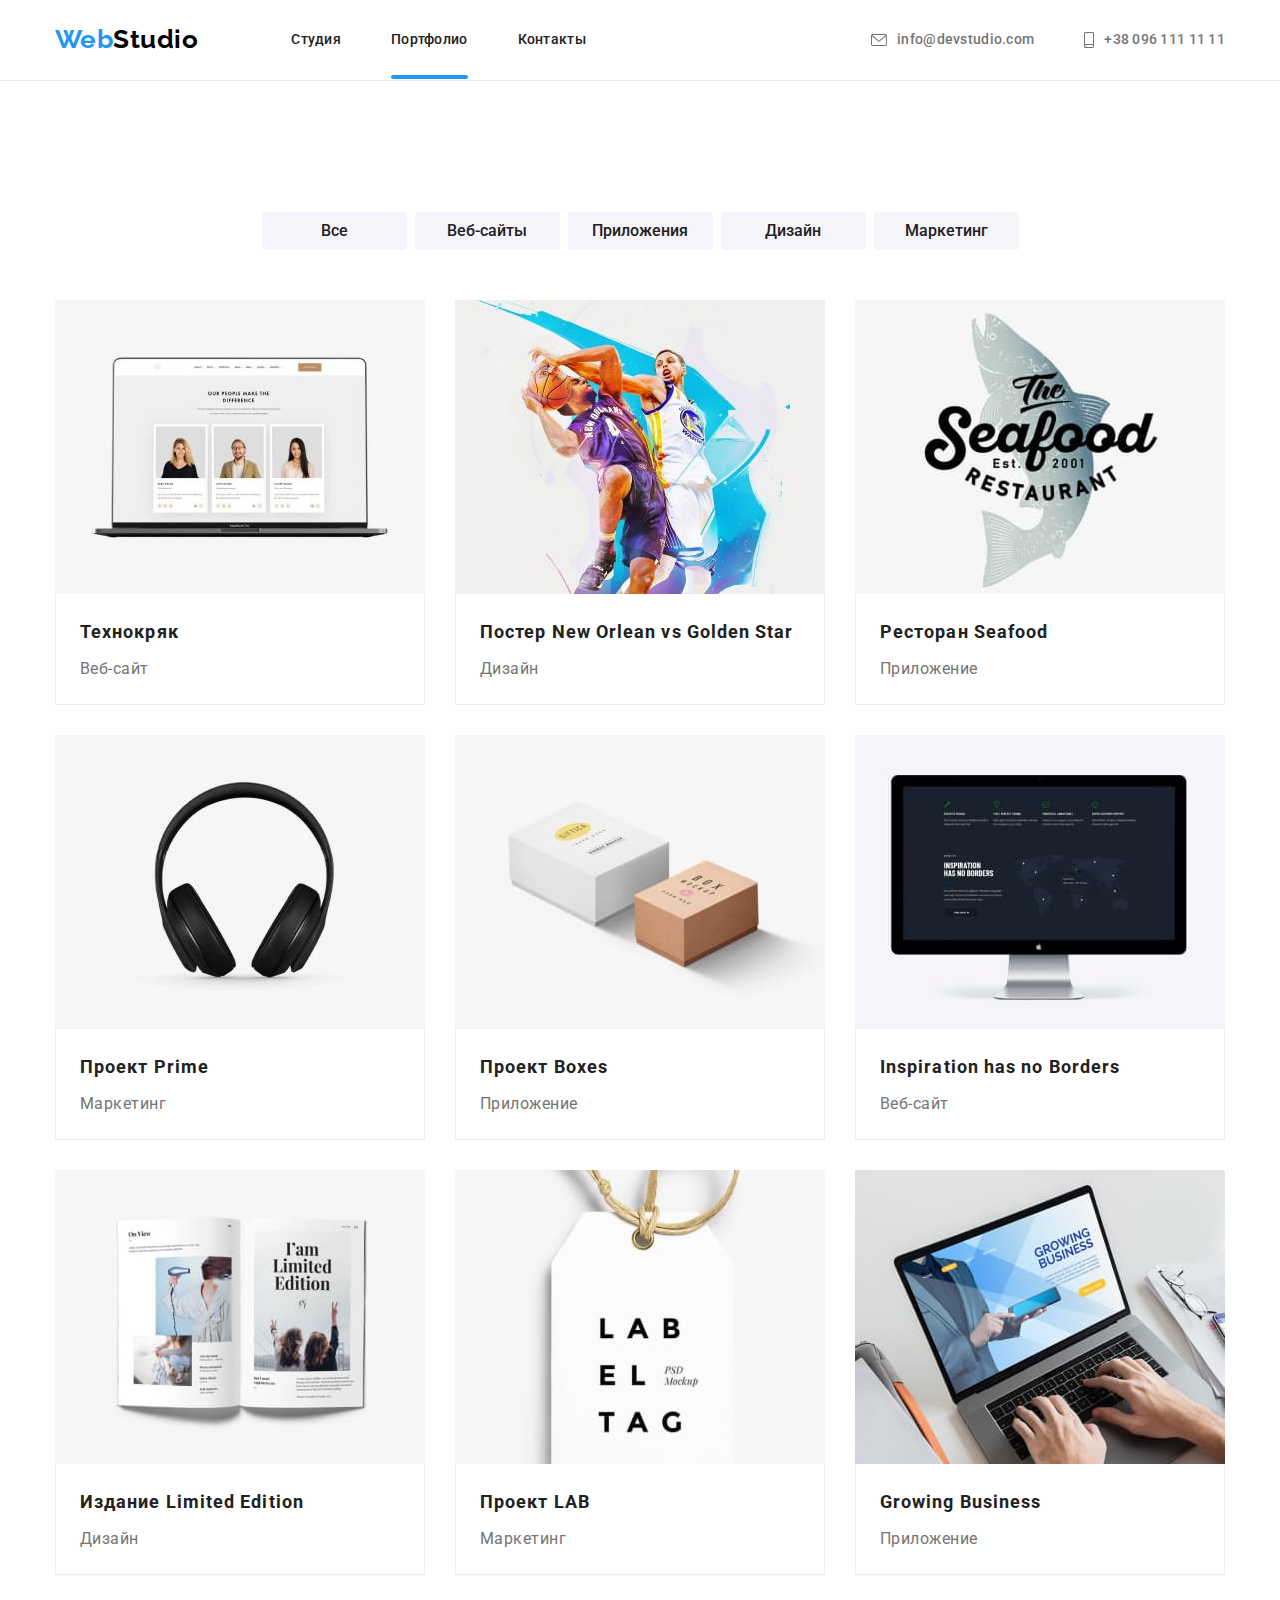
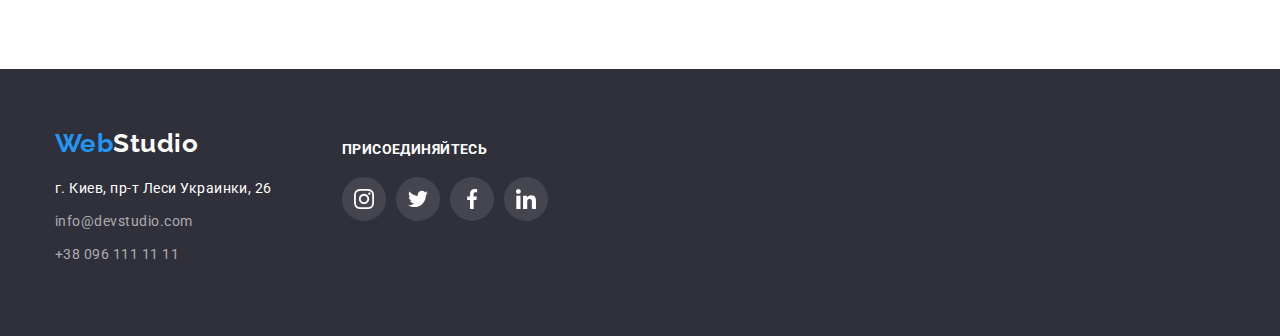
==== portfolio.html @ ca4dbe74 "добавлены файлы из дз5" ====
<!DOCTYPE html>
<html lang="ru">
<head>
    <meta charset="UTF-8">
    <meta http-equiv="X-UA-Compatible" content="IE=edge">
    <meta name="viewport" content="width=device-width, initial-scale=1.0">
    <title>Document</title>
    <link rel="preconnect" href="https://fonts.googleapis.com">
    <link rel="preconnect" href="https://fonts.gstatic.com" crossorigin>
    <link href="https://fonts.googleapis.com/css2?family=Raleway:wght@700&family=Roboto:wght@400;500;700;900&display=swap"
        rel="stylesheet">
    <link rel="stylesheet" href="./css/modern-normalize.css">
    <link rel="stylesheet" href="./css/styles.css">
    
</head>
    <body>

    <!-- Хедер -->
    
        <header class="header">
            <div class="header-section container">
                <a lang="en" class="logo header-logo" href="/">
                    <span class="accent-logo">Web</span>Studio
                </a>
                <nav class="header-navigation">
                    <ul class="header-list">
                        <li class="header-item">
                            <a class="header-link" href="./index.html">Студия</a>
                        </li>
                        <li class="header-item">
                            <a class="header-link current" href="./portfolio.html">Портфолио</a>
                        </li>
                        <li class="header-item">
                            <a class="header-link" href="">Контакты</a>
                        </li>
                    </ul>
                </nav>
        
                <!-- Контакты -->
        
                <ul class="contacts-list">
                    <li class="contacts-item">
                        <a class="contacts-link" href="mailto:info@devstudio.com">
                            <svg class="contacts-icon" width="16" height="12">
                                <use href="./images/icons.svg#icon-mail">
        
                                </use>
                            </svg>
                            info@devstudio.com</a>
                    </li>
                    <li class="contacts-item">
                        <a class="contacts-link" href="tel:+380961111111">
                            <svg class="contacts-icon" width="10" height="16">
                                <use href="./images/icons.svg#icon-tel">
        
                                </use>
                            </svg>
                            +38 096 111 11 11</a>
                    </li>
                </ul>
            </div>
        </header>
        <main>
            <section class="portfolio section">
                <div class="container">
                    <h1 class="portfolio-title hidden-title">Portfolio</h1>
                    <ul class="portfolio-list">
                        <li class="portfolio-item"><button class="portfolio-btn" type="button">Все</button></li>
                        <li class="portfolio-item"><button class="portfolio-btn" type="button">Веб-сайты</button></li>
                        <li class="portfolio-item"><button class="portfolio-btn" type="button">Приложения</button></li>
                        <li class="portfolio-item"><button class="portfolio-btn" type="button">Дизайн</button></li>
                        <li class="portfolio-item"><button class="portfolio-btn" type="button">Маркетинг</button></li>
                    </ul>
                
                    <ul class="gallery-list">
                        <li class="gallery-item">
                            <a class="gallery-link" href="">
                                <div class="gallery-overlay">
                                    <img src="./images/portfolio1.jpg" alt="Постер проекта" width="370" height="294">
                                    <p class="gallery-overlay-text">Технокряк это современная площадка распространения коронавируса. Компании используют эту платформу для цифрового
                                    шпионажа и атак на защищённые сервера конкурентов.</p>
                                </div>
                                <div class="card">
                                    <h2 class="gallery-title">Технокряк</h2>
                                    <p class="gallery-text">Веб-сайт</p>
                                </div>
                            </a>
                        </li>
                        <li class="gallery-item">
                            <a class="gallery-link" href="">
                                <div class="gallery-overlay">
                                    <img src="./images/portfolio2.jpg" alt="Постер проекта" width="370" height="294">
                                    <p class="gallery-overlay-text">Технокряк это современная площадка распространения коронавируса. Компании используют
                                        эту платформу для цифрового
                                        шпионажа и атак на защищённые сервера конкурентов.</p>
                                </div>
                                <div class="card">
                                <h2 class="gallery-title">Постер <span lang="en">New Orlean vs Golden Star</span></h2>
                                <p class="gallery-text">Дизайн</p>
                                </div>                   
                            </a>
                        </li>
                        <li class="gallery-item">
                            <a class="gallery-link" href="">
                                <div class="gallery-overlay">
                                    <img src="./images/portfolio3.jpg" alt="Постер проекта" width="370" height="294">
                                    <p class="gallery-overlay-text">Технокряк это современная площадка распространения коронавируса. Компании используют
                                        эту платформу для цифрового
                                        шпионажа и атак на защищённые сервера конкурентов.</p>
                                </div>
                                <div class="card">
                                <h2 class="gallery-title">Ресторан <span lang="en">Seafood</span></h2>
                                <p class="gallery-text">Приложение</p>
                                </div>
                            </a>
                        </li>
                        <li class="gallery-item">
                            <a class="gallery-link" href="">
                                <div class="gallery-overlay">
                                    <img src="./images/portfolio4.jpg" alt="Постер проекта" width="370" height="294">
                                    <p class="gallery-overlay-text">Технокряк это современная площадка распространения коронавируса. Компании используют
                                        эту платформу для цифрового
                                        шпионажа и атак на защищённые сервера конкурентов.</p>
                                </div>
                                <div class="card">
                                <h2 class="gallery-title">Проект <span lang="en">Prime</span></h2>
                                <p class="gallery-text">Маркетинг</p>
                                </div>
                            </a>
                        </li>
                        <li class="gallery-item">
                            <a class="gallery-link" href="">
                                <div class="gallery-overlay">
                                    <img src="./images/portfolio5.jpg" alt="Постер проекта" width="370" height="294">
                                    <p class="gallery-overlay-text">Технокряк это современная площадка распространения коронавируса. Компании используют
                                        эту платформу для цифрового
                                        шпионажа и атак на защищённые сервера конкурентов.</p>
                                </div>
                                <div class="card">
                                <h2 class="gallery-title">Проект <span lang="en">Boxes</span></h2>
                                <p class="gallery-text">Приложение</p>
                                </div>
                            </a>
                        </li>
                        <li class="gallery-item">
                            <a class="gallery-link" href="">
                                <div class="gallery-overlay">
                                    <img src="./images/portfolio6.jpg" alt="Постер проекта" width="370" height="294">
                                    <p class="gallery-overlay-text">Технокряк это современная площадка распространения коронавируса. Компании используют
                                        эту платформу для цифрового
                                        шпионажа и атак на защищённые сервера конкурентов.</p>
                                </div>
                                <div class="card">
                                <h2 class="gallery-title"><span lang="en">Inspiration has no Borders</span></h2>
                                <p class="gallery-text">Веб-сайт</p>
                                </div>
                            </a>
                        </li>
                        <li class="gallery-item">
                            <a class="gallery-link" href="">
                                <div class="gallery-overlay">
                                    <img src="./images/portfolio7.jpg" alt="Постер проекта" width="370" height="294">
                                    <p class="gallery-overlay-text">Технокряк это современная площадка распространения коронавируса. Компании используют
                                        эту платформу для цифрового
                                        шпионажа и атак на защищённые сервера конкурентов.</p>
                                </div>
                                <div class="card">
                                <h2 class="gallery-title">Издание <span lang="en">Limited Edition</span></h2>
                                <p class="gallery-text">Дизайн</p>
                                </div>
                            </a>
                        </li>
                        <li class="gallery-item">
                            <a class="gallery-link" href="">
                                <div class="gallery-overlay">
                                    <img src="./images/portfolio8.jpg" alt="Постер проекта" width="370" height="294">
                                    <p class="gallery-overlay-text">Технокряк это современная площадка распространения коронавируса. Компании используют
                                        эту платформу для цифрового
                                        шпионажа и атак на защищённые сервера конкурентов.</p>
                                </div>
                                <div class="card">
                                <h2 class="gallery-title">Проект <span lang="en">LAB</span></h2>
                                <p class="gallery-text">Маркетинг</p>
                                </div>
                            </a>
                        </li>
                        <li class="gallery-item">
                            <a class="gallery-link" href="">
                                <div class="gallery-overlay">
                                    <img src="./images/portfolio9.jpg" alt="Постер проекта" width="370" height="294">
                                    <p class="gallery-overlay-text">Технокряк это современная площадка распространения коронавируса. Компании используют
                                        эту платформу для цифрового
                                        шпионажа и атак на защищённые сервера конкурентов.</p>
                                </div>
                                <div class="card">
                                <h2 class="gallery-title"><span lang="en">Growing Business</span></h2>
                                <p class="gallery-text">Приложение</p>
                                </div>
                            </a>
                        </li>
                    </ul>
                </div>
            </section>
        </main>

        <!-- Футер -->
        
        <footer class="footer">
            <div class="container main-box">
                <div>
                    <div>
                        <a lang="en" class="logo logo-footer" href="/">
                            <span class="accent-logo">Web</span>Studio
                        </a>
                    </div>
                    <div class="address-box">
                        <address class="address">
                            <ul class="address-list">
                                <li class="address-item"><a class="address-link map"
                                        href="https://goo.gl/maps/ziKzirgtUrX7f2B6A">г. Киев, пр-т Леси Украинки, 26</a></li>
                                <li class="address-item"><a class="address-link"
                                        href="mailto:info@devstudio.com">info@devstudio.com</a></li>
                                <li class="address-item"><a class="address-link" href="tel:+380961111111">+38 096 111 11 11</a>
                                </li>
                            </ul>
                        </address>
                    </div>
                </div>
                <div class="join-box">
                    <p class="join-text">Присоединяйтесь</p>
                    <ul class="join-social-list">
                        <li class="join-social-item">
                            <a href="" class="join-social-link">
                                <svg class="join-social-icon" width="20" height="20">
                                    <use href="./images/icons.svg#icon-instagram"></use>
                                </svg>
                            </a>
                        </li>
                        <li class="join-social-item">
                            <a href="" class="join-social-link">
                                <svg class="join-social-icon" width="20" height="20">
                                    <use href="./images/icons.svg#icon-twitter"></use>
                                </svg>
                            </a>
                        </li>
                        <li class="join-social-item">
                            <a href="" class="join-social-link">
                                <svg class="join-social-icon" width="20" height="20">
                                    <use href="./images/icons.svg#icon-facebook"></use>
                                </svg>
                            </a>
                        </li>
                        <li class="join-social-item">
                            <a href="" class="join-social-link">
                                <svg class="join-social-icon" width="20" height="20">
                                    <use href="./images/icons.svg#icon-linkedin"></use>
                                </svg>
                            </a>
                        </li>
                    </ul>
                </div>
            </div>
        </footer>
    </body>
</html>
---- css/styles.css ----
:root {
  --main-title-color: #212121;
  --second-title-color: #ffffff;
  --accent-color: #2196f3;
  --main-text-color: #757575;
  --second-text-color: #212121;
  --main-header-color: #212121;
  --second-header-color: #757575;
  --main-btn-color: #212121;
  --second-btn-color: #ffffff;
  --main-footer-color: rgba(255, 255, 255, 0.6);
  --second-footer-color: #ffffff;
  --animation: cubic-bezier(0.4, 0, 0.2, 1);
}

body {
  font-family: Roboto, sans-serif;
  letter-spacing: 0.03em;
  color: var(--main-text-color);
}

h1,
h2,
h3,
h4,
h5,
h6,
p,
ul {
  margin: 0;
  padding: 0;
}

svg {
  display: inline;
}

.container {
  width: 1200px;
  margin: 0 auto;
  padding-left: 15px;
  padding-right: 15px;
}

li {
  list-style: none;
}

a {
  text-decoration: none;
}

button {
  cursor: pointer;
}

.hidden-title {
  visibility: hidden;
}

.section {
  padding-top: 94px;
  padding-bottom: 94px;
}

.whatwedo-title,
.team-title,
.client-title {
  margin-bottom: 50px;
  font-weight: 700;
  font-size: 36px;
  line-height: 1.16;
  text-align: center;
  color: var(--main-title-color);
}

/* ------------------------- Лого ----------------------------- */

.logo {
  font-family: Raleway, sans-serif;
  font-weight: 700;
  font-size: 26px;
  line-height: 1.1;
  color: #000000;
}
.header-logo {
  padding-top: 24px;
  padding-bottom: 25px;
}

.accent-logo {
  color: var(--accent-color);
}

/* ------------------------ Хедер ----------------------------- */

.header {
  border-bottom: 1px solid #ececec;
}

.header-section {
  display: flex;
  align-items: center;
}

.header-list {
  display: flex;
  margin-left: 93px;

  font-weight: 500;
  font-size: 14px;
  line-height: 1.14;
  letter-spacing: 0.02em;
}

.header-list a {
  color: var(--main-header-color);
  transition: color 250ms var(--animation);
}
.header-list a:hover,
.header-list a:focus {
  color: var(--accent-color);
}

.header-item:not(:last-child) {
  margin-right: 50px;
}

.header-link,
.contacts-link {
  padding-top: 32px;
  padding-bottom: 32px;
}

.header-link {
  position: relative;
}

.current::after {
  position: absolute;
  bottom: 0;
  content: "";
  display: block;
  width: 100%;
  height: 4px;
  border-radius: 2px;
  background-color: var(--accent-color);
}

/* ----------------------- Контакты ---------------------------- */

.contacts-list {
  display: flex;
  margin-left: auto;
  font-weight: 500;
  font-size: 14px;
  line-height: 1.14;
  letter-spacing: 0.02em;
}

.contacts-list a {
  color: var(--second-header-color);
  transition: color 250ms var(--animation);
}
.contacts-list a:hover,
.contacts-list a:focus {
  color: var(--accent-color);
}
.contacts-item + .contacts-item {
  margin-left: 50px;
}
.contacts-link {
  display: flex;
  justify-content: center;
  align-items: center;
}
.contacts-icon {
  margin-right: 10px;
  fill: var(--second-header-color);
  transition: fill 250ms var(--animation);
}

.contacts-list a:hover svg,
.contacts-list a:focus svg {
  fill: var(--accent-color);
}

/* ------------------------ Герой ----------------------------- */

.hero {
  padding: 200px 0;
  margin: 0 auto;
  max-width: 1600px;
  background-size: cover;
  background-repeat: no-repeat;
  background-position: center;
  background-color: #c4c4c4;
  background-image: linear-gradient(
      rgba(47, 48, 58, 0.4),
      rgba(47, 48, 58, 0.4)
    ),
    url(../images/bcg-hero.jpg);
}
.hero-title {
  width: 696px;
  padding-bottom: 30px;
  margin: 0 auto;

  font-weight: 900;
  font-size: 44px;
  line-height: 1.36;
  letter-spacing: 0.06em;
  text-align: center;
  text-transform: uppercase;

  color: var(--second-title-color);
}
.hero-btn {
  display: block;
  margin: 0 auto;
  padding: 10px 32px;

  font-weight: 700;
  font-size: 16px;
  line-height: 1.87;
  letter-spacing: 0.06em;

  border: none;
  border-radius: 4px;

  box-shadow: 0px 4px 4px rgba(0, 0, 0, 0.15);
  background-color: var(--accent-color);
  color: var(--second-btn-color);

  transition: background-color 250ms var(--animation);
}
.hero-btn:hover,
.hero-btn:focus {
  background-color: #188ce8;
}

/* --------------------- Наши преймущества --------------------- */

.advantage {
  padding-top: 94px;
}

.advantage-list {
  display: flex;
}

.advantage-item {
  width: 270px;
}

.advantage-item:not(:last-child) {
  margin-right: 30px;
}

.advantage-item-title {
  font-weight: 700;
  font-size: 14px;
  line-height: 1.14;
  text-transform: uppercase;
  color: var(--main-title-color);
}
.advantage-item-text {
  padding-top: 10px;
  font-weight: 400;
  font-size: 14px;
  line-height: 1.71;
  color: var(--main-text-color);
}

.advantage-icons {
  height: 120px;
  display: flex;
  justify-content: center;
  align-items: center;
  margin-bottom: 30px;
  background-color: #f5f4fa;
  border-radius: 4px;
}

.advantage-icons svg {
  display: block;
}

/* --------------------- Чем мы занимемся ---------------------- */

.whatwedo-list {
  display: flex;
}

.whatwedo-item {
  width: 370px;
}
.whatwedo-item:not(:last-child) {
  margin-right: 30px;
}

.what-we-do-card {
  position: relative;
  display: flex;
}

.what-we-do-text {
  position: absolute;
  bottom: 0;

  display: flex;
  align-items: center;
  justify-content: center;

  width: 100%;
  height: 70px;

  font-weight: 700;
  font-size: 14px;
  line-height: 1.14;
  text-align: center;
  letter-spacing: 0.03em;
  text-transform: uppercase;

  color: var(--second-title-color);
  background-color: rgba(47, 48, 58, 0.8);
}

/* ------------------------- Наша команда------------------------ */

.team {
  background-color: #f5f4fa;
}

.team-list {
  display: flex;
}

.team-item {
  width: 270px;
  box-shadow: 0px 1px 3px rgba(0, 0, 0, 0.12), 0px 1px 1px rgba(0, 0, 0, 0.14),
    0px 2px 1px rgba(0, 0, 0, 0.2);
  border-radius: 0px 0px 4px 4px;
  background-color: #ffffff;
}

.team-item:not(:last-child) {
  margin-right: 30px;
}

.team-item-title {
  padding-top: 30px;
  padding-bottom: 10px;

  font-weight: 500;
  font-size: 16px;
  line-height: 1.18;
  text-align: center;

  color: var(--main-title-color);
}
.team-item-text {
  margin-bottom: 16px;

  font-weight: 400;
  font-size: 16px;
  line-height: 1.18;
  text-align: center;

  color: var(--main-text-color);
}

.team-social-list {
  padding-bottom: 30px;
  display: flex;
  justify-content: center;
}

.team-social-item {
  width: 44px;
  height: 44px;
}
.team-social-item + .team-social-item {
  margin-left: 10px;
}

.team-social-link {
  width: 100%;
  height: 100%;
  display: flex;
  justify-content: center;
  align-items: center;
  border-radius: 50%;
  transition: background-color 250ms var(--animation);
}

.team-social-icon {
  fill: #afb1b8;
  transition: fill 250ms var(--animation);
}

.team-social-link:hover,
.team-social-link:focus {
  background-color: var(--accent-color);
}

.team-social-link:hover svg,
.team-social-link:focus svg {
  fill: #ffffff;
}

/* --------------------------Постоянные клиенты----------------- */

.clients-list {
  display: flex;
}

.client-box {
  width: 170px;
  height: 92px;
}

.client-item + .client-item {
  margin-left: 30px;
}

.client-icon {
  fill: #afb1b8;
  transition: fill 250ms var(--animation);
}

.clients-link:hover svg,
.clients-link:focus svg {
  fill: var(--accent-color);
}

.clients-link:hover,
.clients-link:focus {
  border: 1px solid var(--accent-color);
}

.clients-link {
  display: flex;
  justify-content: center;
  align-items: center;
  width: 100%;
  height: 100%;
  border: 1px solid #afb1b8;
  border-radius: 4px;
  transition: border 250ms var(--animation);
}

/* ----------------------- Футер ------------------------------- */

.footer {
  background-color: #2f303a;
}
.logo-footer {
  display: block;
  padding-top: 60px;
  padding-bottom: 20px;
  color: #ffffff;
}
.address-link {
  font-weight: 400;
  font-style: normal;
  font-size: 14px;
  line-height: 1.71;
  color: rgba(255, 255, 255, 0.6);
}
.map {
  color: #ffffff;
}
.address-item {
  padding-bottom: 9px;
}
.address-list:last-child {
  padding-bottom: 60px;
}

.main-box {
  display: flex;
  justify-content: baseline;
}

.join-box {
  padding-bottom: 100px;
  margin-left: 70px;
}

.join-text {
  padding-bottom: 20px;
  padding-top: 72px;

  font-weight: bold;
  font-size: 14px;
  line-height: 16px;
  letter-spacing: 0.03em;
  text-transform: uppercase;

  color: var(--second-footer-color);
}

.join-social-list {
  display: flex;
  justify-content: center;
}

.join-social-item {
  width: 44px;
  height: 44px;
}
.join-social-item + .join-social-item {
  margin-left: 10px;
}

.join-social-link {
  width: 100%;
  height: 100%;
  display: flex;
  justify-content: center;
  align-items: center;
  border-radius: 50%;
  background-color: rgba(255, 255, 255, 0.1);
  transition: background-color 250ms var(--animation);
}

.join-social-icon {
  fill: #ffffff;
  transition: fill 250ms var(--animation);
}

.join-social-link:hover,
.join-social-link:focus {
  background-color: var(--accent-color);
}

.join-social-link:hover svg,
.join-social-link:focus svg {
  fill: #ffffff;
}

/* --------------------------Модалка--------------------------- */

.backdrop {
  position: fixed;
  top: 0;
  width: 100vw;
  height: 100vh;
  background-color: rgba(0, 0, 0, 0.2);

  transition: opacity 1000ms var(--animation),
    visibility 1000ms var(--animation);
}

.backdrop.is-hidden .modal {
  transform: translate(-50%, -50%) scale(1.5);
  transition: transform 1000ms var(--animation);
}

.modal {
  position: absolute;
  top: 50%;
  left: 50%;
  transform: translate(-50%, -50%) scale(1);
  transition: transform 1000ms var(--animation);
  width: 528px;
  min-height: 581px;

  background-color: #ffffff;
  box-shadow: 0px 1px 3px rgba(0, 0, 0, 0.12), 0px 1px 1px rgba(0, 0, 0, 0.14),
    0px 2px 1px rgba(0, 0, 0, 0.2);
  border-radius: 4px;
}

.modal-close {
  position: absolute;
  top: 8px;
  right: 8px;
  display: flex;
  align-items: center;
  justify-content: center;
  width: 30px;
  height: 30px;
  background-color: transparent;
  border: 1px solid rgba(0, 0, 0, 0.1);
  border-radius: 50%;
}

.is-hidden {
  visibility: hidden;
  opacity: 0;
  pointer-events: none;
}

/* ---------------------- Портфолио --------------------------- */

.portfolio-list {
  display: flex;
  justify-content: center;
  margin-bottom: 50px;
}

.portfolio-item:not(:last-child) {
  margin-right: 8px;
}

.portfolio-btn {
  width: 145px;
  height: 38px;
  left: 712px;
  top: 174px;

  border: none;
  border-radius: 4px;

  font-weight: 500;
  font-size: 16px;
  line-height: 1.62;
  text-align: center;

  color: var(--main-btn-color);
  background: #f5f4fa;

  transition: color 250ms var(--animation),
    background-color 250ms var(--animation), box-shadow 250ms var(--animation);
}

.portfolio-btn:hover,
.portfolio-btn:focus {
  background-color: var(--accent-color);
  color: var(--second-btn-color);
  box-shadow: 0px 3px 1px rgba(0, 0, 0, 0.1), 0px 1px 2px rgba(0, 0, 0, 0.08),
    0px 2px 2px rgba(0, 0, 0, 0.12);
}

/* ------------------------ Галерея ---------------------------- */

.gallery-list {
  display: flex;
  flex-wrap: wrap;
  margin-bottom: -30px;
}
.gallery-item {
  display: block;
  background-color: #ffffff;
  margin-right: 30px;
  margin-bottom: 30px;
  width: 370px;
  transition: box-shadow 250ms var(--animation);
}
.gallery-item:nth-child(3n) {
  margin-right: 0;
}

.gallery-item:hover,
.gallery-item:focus {
  box-shadow: 0px 1px 1px rgba(0, 0, 0, 0.12), 0px 4px 4px rgba(0, 0, 0, 0.06),
    1px 4px 6px rgba(0, 0, 0, 0.16);
}

.gallery-title {
  padding: 20px 24px 4px;
  font-weight: 700;
  font-size: 18px;
  line-height: 2;
  letter-spacing: 0.06em;
  color: var(--main-title-color);
}

.gallery-text {
  padding: 0 24px 20px;
  font-weight: 400;
  font-size: 16px;
  line-height: 1.87;
  color: var(--main-text-color);
}

.card {
  border-right: 1px solid #eeeeee;
  border-left: 1px solid #eeeeee;
  border-bottom: 1px solid #eeeeee;
  border-top: none;
}

.gallery-link > img {
  display: block;
}

.gallery-overlay {
  position: relative;
  overflow: hidden;
  height: 294px;
}

.gallery-overlay-text {
  position: absolute;
  top: 0;
  left: 0;
  padding: 63px 24px;

  transform: translateY(100%);
  transition: transform 250ms var(--animation);

  font-weight: 400;
  font-size: 18px;
  line-height: 1.56;
  letter-spacing: 0.03em;

  color: var(--second-title-color);
  background-color: rgba(33, 150, 243, 0.9);
}

.gallery-item:hover .gallery-overlay-text,
.gallery-item:focus .gallery-overlay-text {
  transform: translateY(0);
}
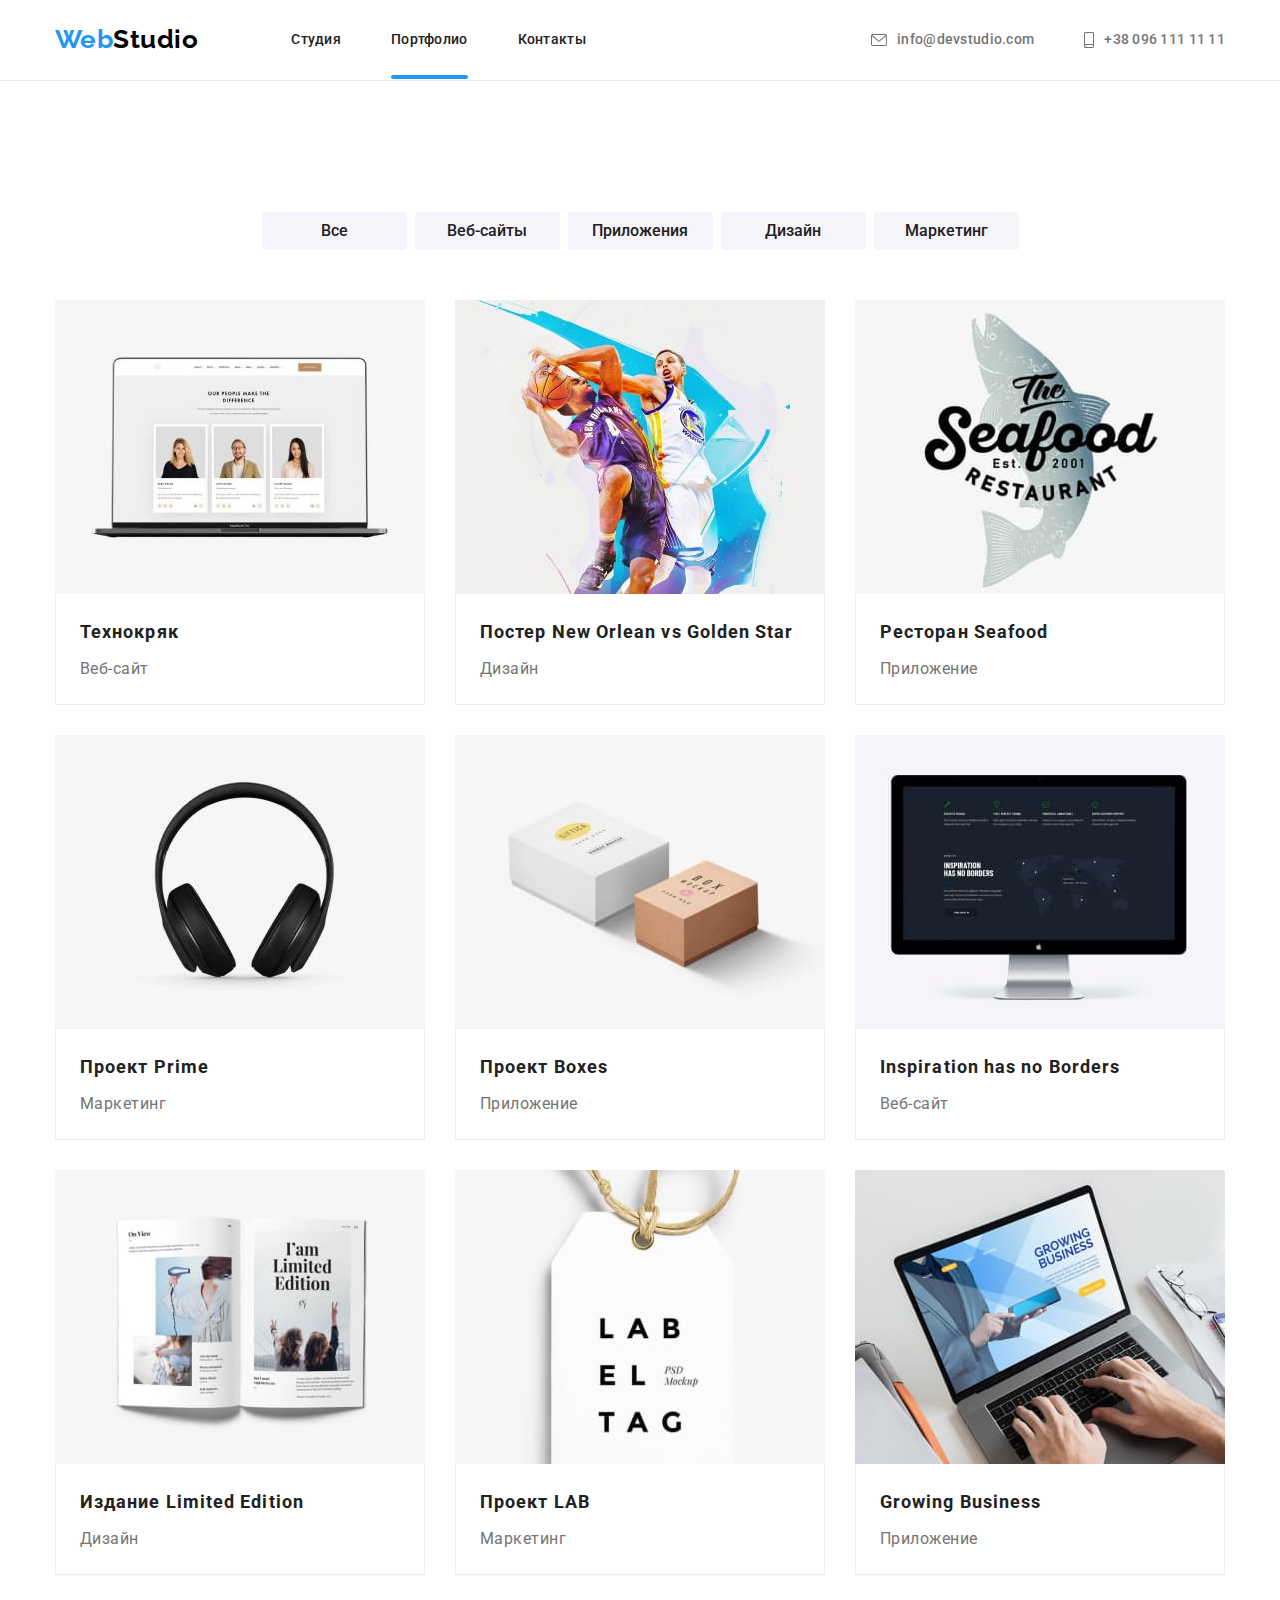
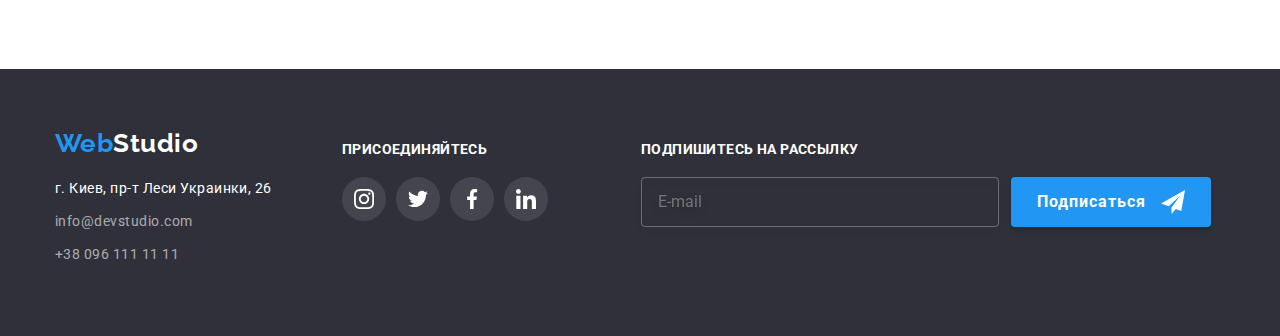
==== commit 2e87963c: "частичное дз" ====
--- a/portfolio.html
+++ b/portfolio.html
@@ -259,6 +259,17 @@
                         </li>
                     </ul>
                 </div>
+                <div class="subscribe">
+                    <p class="join-text">Подпишитесь на рассылку</p>
+                    <form class="sub-form">
+                        <input class="sub-mail" type="email" name="mail" placeholder="E-mail">
+                        <button class="sub-btn" type="submit">Подписаться
+                            <svg class="sub-icon" width="24" height="24">
+                                <use href="./images/icons.svg#icon-send"></use>
+                            </svg>
+                        </button>
+                    </form>
+                </div>
             </div>
         </footer>
     </body>
--- a/css/styles.css
+++ b/css/styles.css
@@ -540,6 +540,65 @@
   fill: #ffffff;
 }
 
+.subscribe {
+  margin-left: 93px;
+}
+
+.sub-form {
+  display: flex;
+}
+
+.sub-mail {
+  width: 358px;
+  height: 50px;
+  padding-top: 0;
+  padding-left: 16px;
+  border: 1px solid rgba(255, 255, 255, 0.3);
+  box-sizing: border-box;
+  filter: drop-shadow(0px 4px 4px rgba(0, 0, 0, 0.15));
+  border-radius: 4px;
+  background-color: transparent;
+}
+
+.input::placeholder {
+  font-weight: 400;
+  font-size: 16px;
+  line-height: 1.25;
+  letter-spacing: 0.03em;
+
+  color: rgba(255, 255, 255, 0.6);
+}
+
+.sub-btn {
+  width: 200px;
+  height: 50px;
+  margin-left: 12px;
+
+  font-weight: 700;
+  font-size: 16px;
+  line-height: 1.87;
+  letter-spacing: 0.06em;
+
+  border: none;
+  border-radius: 4px;
+
+  box-shadow: 0px 4px 4px rgba(0, 0, 0, 0.15);
+  background-color: var(--accent-color);
+  color: var(--second-btn-color);
+
+  transition: background-color 250ms var(--animation);
+}
+.sub-btn:hover,
+.sub-btn:focus {
+  background-color: #188ce8;
+}
+
+.sub-icon {
+  vertical-align: middle;
+  margin-left: 10px;
+  fill: #ffffff;
+}
+
 /* --------------------------Модалка--------------------------- */
 
 .backdrop {
@@ -562,6 +621,7 @@
   position: absolute;
   top: 50%;
   left: 50%;
+  padding: 40px;
   transform: translate(-50%, -50%) scale(1);
   transition: transform 1000ms var(--animation);
   width: 528px;
@@ -593,6 +653,140 @@
   pointer-events: none;
 }
 
+.modal-content {
+  display: flex;
+  flex-direction: column;
+}
+
+.modal-title {
+  margin-bottom: 12px;
+  text-align: center;
+  font-weight: 700;
+  font-size: 20px;
+  line-height: 1.15;
+
+  letter-spacing: 0.03em;
+
+  color: var(--second-text-color);
+}
+
+.modal-form {
+  position: relative;
+  margin-bottom: 10px;
+  font-weight: 400;
+  font-size: 12px;
+  line-height: 1.17;
+  letter-spacing: 0.01em;
+
+  color: var(--main-text-color);
+}
+
+.modal-icon {
+  position: absolute;
+  top: 29px;
+  left: 12px;
+}
+
+.modal-input {
+  display: block;
+  padding-left: 42px;
+  margin-top: 4px;
+  width: 448px;
+  height: 40px;
+  border: 1px solid rgba(33, 33, 33, 0.2);
+  box-sizing: border-box;
+  border-radius: 4px;
+}
+
+.modal-input:focus + .modal-icon {
+  fill: var(--accent-color);
+}
+
+.modal-input:focus {
+  outline: none;
+  border-color: var(--accent-color);
+}
+
+.modal-comment {
+  resize: none;
+  width: 448px;
+  height: 120px;
+  margin-top: 4px;
+  padding: 12px 16px;
+  border: 1px solid rgba(33, 33, 33, 0.2);
+  box-sizing: border-box;
+  border-radius: 4px;
+}
+
+.modal-comment::placeholder {
+  font-weight: normal;
+  font-size: 12px;
+  line-height: 1.17;
+  letter-spacing: 0.01em;
+
+  color: rgba(117, 117, 117, 0.5);
+}
+
+.modal-comment:focus {
+  outline: none;
+  border-color: var(--accent-color);
+}
+
+.modal-privacy {
+  text-align: center;
+  margin-top: 20px;
+  margin-bottom: 30px;
+  font-weight: normal;
+  font-size: 14px;
+  line-height: 1.71;
+  letter-spacing: 0.03em;
+
+  color: var(--main-text-color);
+}
+
+.modal-privacy a {
+  color: var(--accent-color);
+  text-decoration: underline;
+}
+
+.modal-checkbox {
+  -webkit-appearance: none;
+  -moz-appearance: none;
+  appearance: none;
+}
+
+.modal-icon-check {
+  width: 16px;
+  height: 15px;
+  background-color: var(--accent-color);
+  fill: #ffffff;
+}
+
+.modal-btn {
+  display: block;
+  margin: 0 auto;
+  width: 200px;
+  height: 50px;
+
+  font-weight: 700;
+  font-size: 16px;
+  line-height: 1.87;
+  letter-spacing: 0.06em;
+
+  border: none;
+  border-radius: 4px;
+
+  box-shadow: 0px 4px 4px rgba(0, 0, 0, 0.15);
+  background-color: var(--accent-color);
+  color: var(--second-btn-color);
+
+  transition: background-color 250ms var(--animation);
+}
+.modal-btn:hover,
+.modal-btn:focus {
+  background-color: #188ce8;
+}
+
 /* ---------------------- Портфолио --------------------------- */
 
 .portfolio-list {
